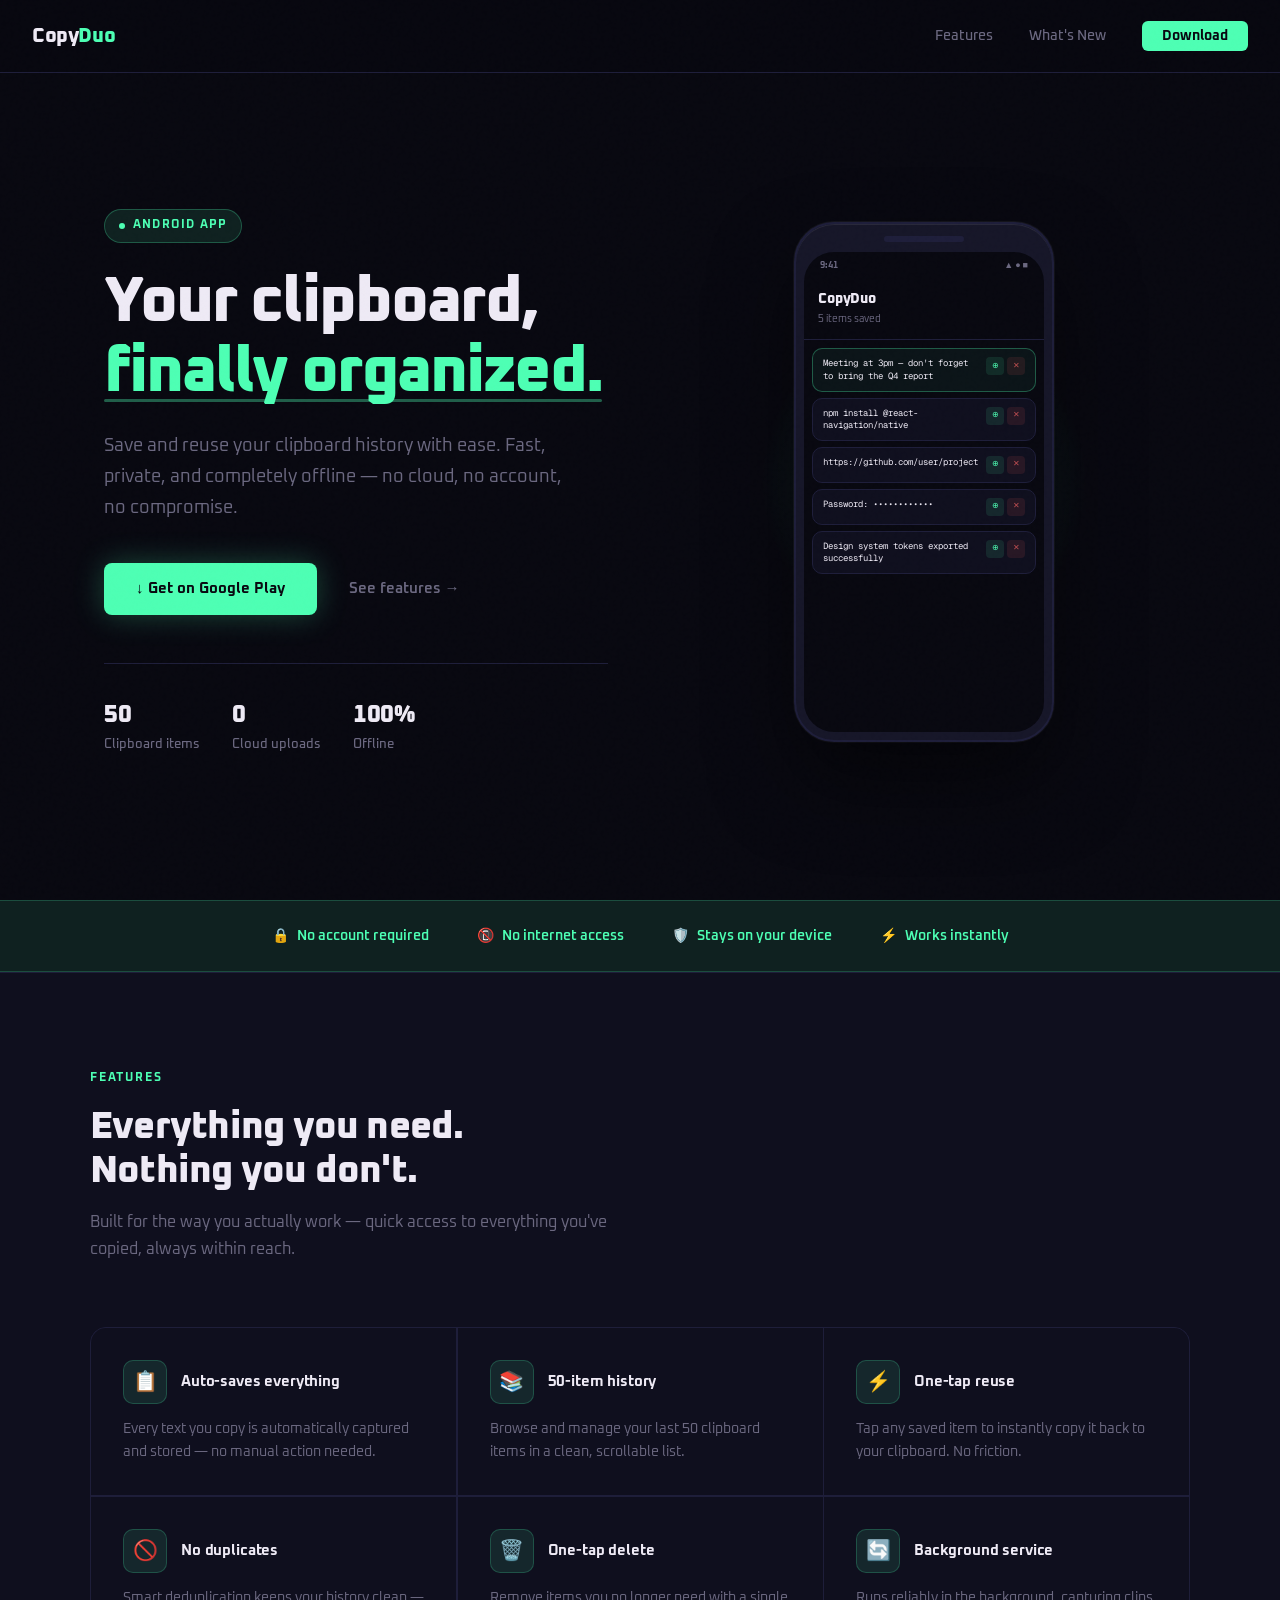
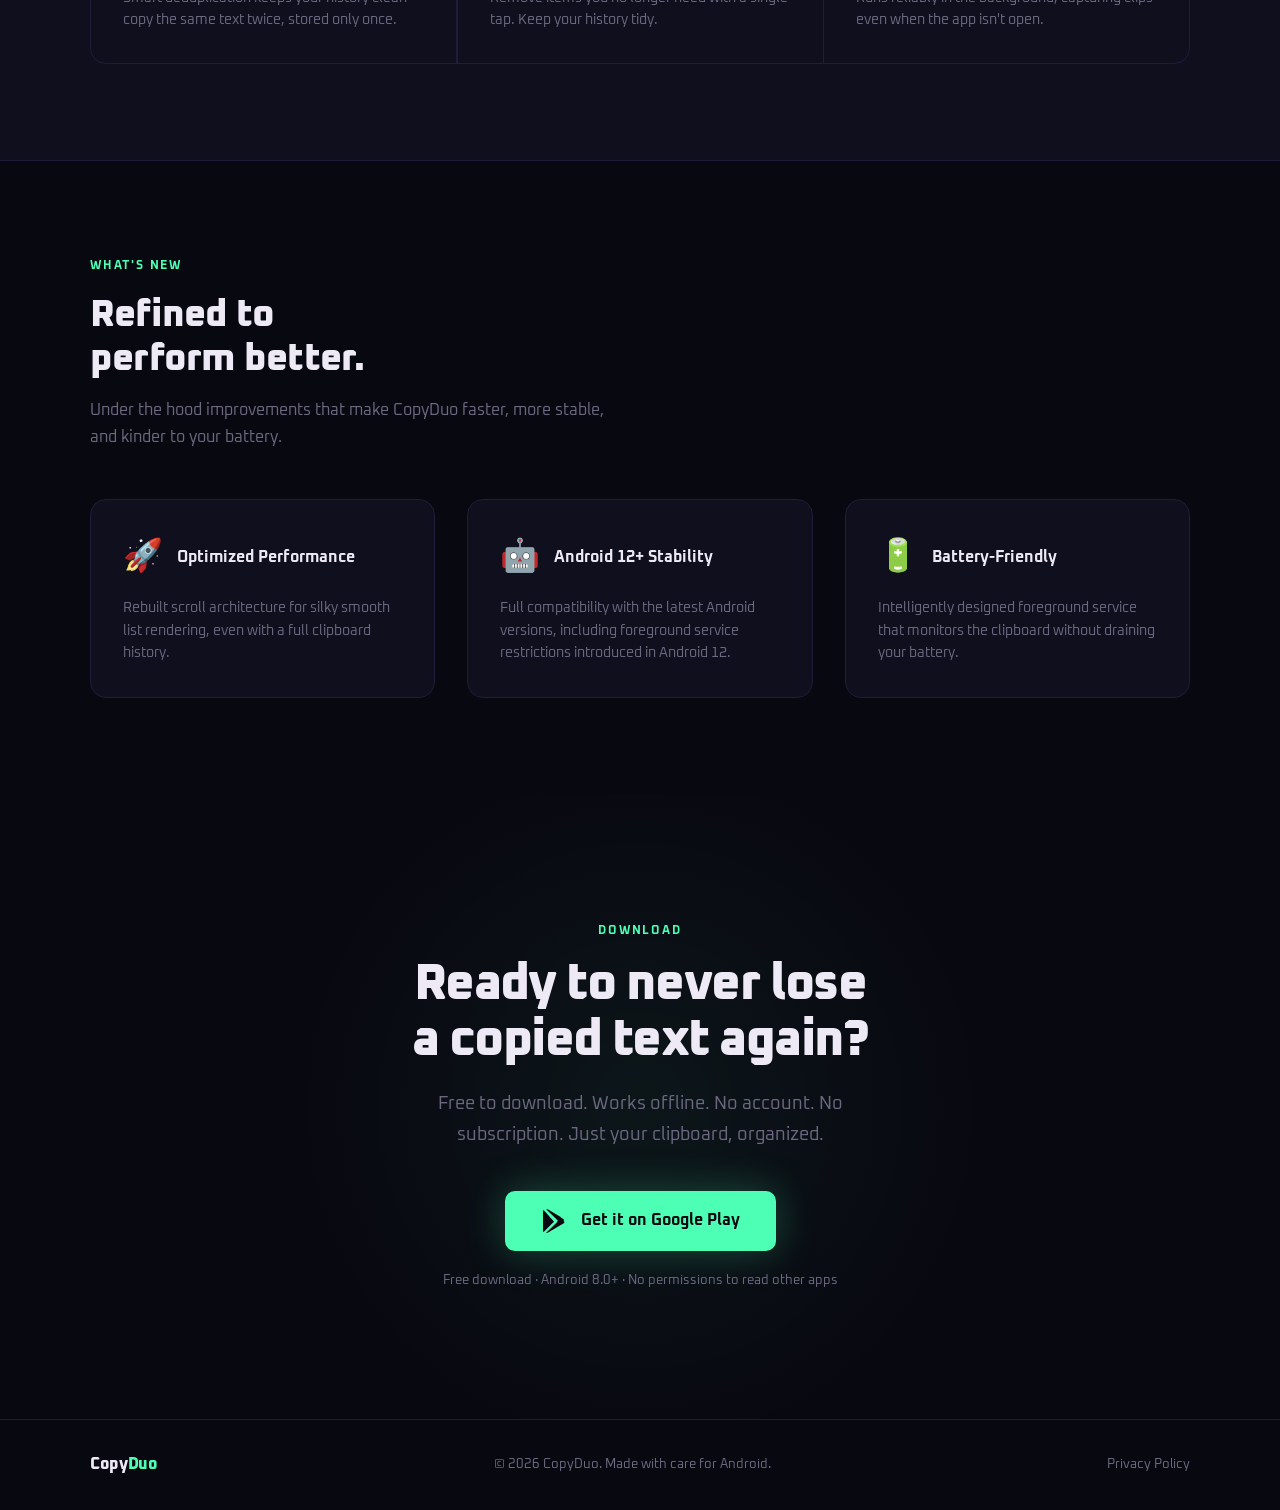
==== index.html @ f6ea5d53 "initail commit" ====
<!DOCTYPE html>
<html lang="en">
<head>
  <meta charset="UTF-8">
  <meta name="viewport" content="width=device-width, initial-scale=1.0">
  <title>CopyDuo — Clipboard History Manager</title>
  <link rel="preconnect" href="https://fonts.googleapis.com">
  <link rel="preconnect" href="https://fonts.gstatic.com" crossorigin>
  <link href="https://fonts.googleapis.com/css2?family=Oxanium:wght@400;500;600;700;800&family=Geist+Mono:wght@400;500;700&display=swap" rel="stylesheet">
  <link rel="stylesheet" href="styles.css">
</head>
<body>

  <!-- HEADER -->
  <header id="header">
    <a href="#" class="logo">Copy<span>Duo</span></a>
    <nav id="nav">
      <a href="#features">Features</a>
      <a href="#improvements">What's New</a>
      <a href="#download" class="nav-cta">Download</a>
    </nav>
    <button class="nav-toggle" id="navToggle" aria-label="Toggle menu">☰</button>
  </header>

  <!-- HERO -->
  <div class="hero">
    <div class="hero-content">
      <div class="hero-badge">
        <span class="hero-badge-dot"></span>
        Android App
      </div>
      <h1 class="hero-title">
        Your clipboard,<br>
        <span class="accent">finally organized.</span>
      </h1>
      <p class="hero-subtitle">
        Save and reuse your clipboard history with ease. Fast, private, and completely offline — no cloud, no account, no compromise.
      </p>
      <div class="hero-actions">
        <a href="https://play.google.com/store/apps/details?id=com.anoop.myprojects.copyduo" class="btn-primary">↓ Get on Google Play</a>
        <a href="#features" class="btn-secondary">See features →</a>
      </div>
      <div class="hero-stats">
        <div class="stat">
          <span class="stat-num">50</span>
          <span class="stat-label">Clipboard items</span>
        </div>
        <div class="stat">
          <span class="stat-num">0</span>
          <span class="stat-label">Cloud uploads</span>
        </div>
        <div class="stat">
          <span class="stat-num">100%</span>
          <span class="stat-label">Offline</span>
        </div>
      </div>
    </div>

    <div class="hero-mockup">
      <div class="phone-glow"></div>
      <div class="phone">
        <div class="phone-screen">
          <div class="phone-statusbar">
            <span>9:41</span>
            <span>▲ ● ■</span>
          </div>
          <div class="phone-topbar">
            <h3>CopyDuo</h3>
            <p>5 items saved</p>
          </div>
          <div class="clip-list">
            <div class="clip-item active">
              <div class="clip-text">Meeting at 3pm — don't forget to bring the Q4 report</div>
              <div class="clip-actions">
                <div class="clip-btn copy">⊕</div>
                <div class="clip-btn del">✕</div>
              </div>
            </div>
            <div class="clip-item">
              <div class="clip-text">npm install @react-navigation/native</div>
              <div class="clip-actions">
                <div class="clip-btn copy">⊕</div>
                <div class="clip-btn del">✕</div>
              </div>
            </div>
            <div class="clip-item">
              <div class="clip-text">https://github.com/user/project</div>
              <div class="clip-actions">
                <div class="clip-btn copy">⊕</div>
                <div class="clip-btn del">✕</div>
              </div>
            </div>
            <div class="clip-item">
              <div class="clip-text">Password: ••••••••••••</div>
              <div class="clip-actions">
                <div class="clip-btn copy">⊕</div>
                <div class="clip-btn del">✕</div>
              </div>
            </div>
            <div class="clip-item">
              <div class="clip-text">Design system tokens exported successfully</div>
              <div class="clip-actions">
                <div class="clip-btn copy">⊕</div>
                <div class="clip-btn del">✕</div>
              </div>
            </div>
          </div>
        </div>
      </div>
    </div>
  </div>

  <!-- PRIVACY STRIP -->
  <div class="privacy-strip">
    <div class="privacy-inner">
      <div class="privacy-item"><span>🔒</span><span>No account required</span></div>
      <div class="privacy-item"><span>📵</span><span>No internet access</span></div>
      <div class="privacy-item"><span>🛡️</span><span>Stays on your device</span></div>
      <div class="privacy-item"><span>⚡</span><span>Works instantly</span></div>
    </div>
  </div>

  <!-- FEATURES -->
  <section class="features-section" id="features">
    <div class="container">
      <div class="features-header reveal">
        <p class="section-label">Features</p>
        <h2 class="section-title">Everything you need.<br>Nothing you don't.</h2>
        <p class="section-subtitle">Built for the way you actually work — quick access to everything you've copied, always within reach.</p>
      </div>
      <div class="features-grid">
        <div class="feature-card reveal reveal-delay-1">
          <div class="feature-icon">📋</div>
          <h3 class="feature-title">Auto-saves everything</h3>
          <p class="feature-desc">Every text you copy is automatically captured and stored — no manual action needed.</p>
        </div>
        <div class="feature-card reveal reveal-delay-2">
          <div class="feature-icon">📚</div>
          <h3 class="feature-title">50-item history</h3>
          <p class="feature-desc">Browse and manage your last 50 clipboard items in a clean, scrollable list.</p>
        </div>
        <div class="feature-card reveal reveal-delay-3">
          <div class="feature-icon">⚡</div>
          <h3 class="feature-title">One-tap reuse</h3>
          <p class="feature-desc">Tap any saved item to instantly copy it back to your clipboard. No friction.</p>
        </div>
        <div class="feature-card reveal reveal-delay-4">
          <div class="feature-icon">🚫</div>
          <h3 class="feature-title">No duplicates</h3>
          <p class="feature-desc">Smart deduplication keeps your history clean — copy the same text twice, stored only once.</p>
        </div>
        <div class="feature-card reveal reveal-delay-5">
          <div class="feature-icon">🗑️</div>
          <h3 class="feature-title">One-tap delete</h3>
          <p class="feature-desc">Remove items you no longer need with a single tap. Keep your history tidy.</p>
        </div>
        <div class="feature-card reveal reveal-delay-6">
          <div class="feature-icon">🔄</div>
          <h3 class="feature-title">Background service</h3>
          <p class="feature-desc">Runs reliably in the background, capturing clips even when the app isn't open.</p>
        </div>
      </div>
    </div>
  </section>

  <!-- IMPROVEMENTS -->
  <section class="improvements-section" id="improvements">
    <div class="container">
      <div class="reveal">
        <p class="section-label">What's New</p>
        <h2 class="section-title">Refined to<br>perform better.</h2>
        <p class="section-subtitle">Under the hood improvements that make CopyDuo faster, more stable, and kinder to your battery.</p>
      </div>
      <div class="improvements-grid">
        <div class="improvement-card reveal reveal-delay-1">
          <div class="improvement-icon">🚀</div>
          <h3 class="improvement-title">Optimized Performance</h3>
          <p class="improvement-desc">Rebuilt scroll architecture for silky smooth list rendering, even with a full clipboard history.</p>
        </div>
        <div class="improvement-card reveal reveal-delay-2">
          <div class="improvement-icon">🤖</div>
          <h3 class="improvement-title">Android 12+ Stability</h3>
          <p class="improvement-desc">Full compatibility with the latest Android versions, including foreground service restrictions introduced in Android 12.</p>
        </div>
        <div class="improvement-card reveal reveal-delay-3">
          <div class="improvement-icon">🔋</div>
          <h3 class="improvement-title">Battery-Friendly</h3>
          <p class="improvement-desc">Intelligently designed foreground service that monitors the clipboard without draining your battery.</p>
        </div>
      </div>
    </div>
  </section>

  <!-- CTA / DOWNLOAD -->
  <section class="cta-section" id="download">
    <div class="cta-bg-glow"></div>
    <div class="container" style="position: relative;">
      <p class="section-label reveal">Download</p>
      <h2 class="cta-title reveal">Ready to never lose<br>a copied text again?</h2>
      <p class="cta-subtitle reveal">Free to download. Works offline. No account. No subscription. Just your clipboard, organized.</p>
      <div class="reveal">
        <a href="https://play.google.com/store/apps/details?id=com.anoop.myprojects.copyduo" class="btn-play">
          <div class="btn-play-icon">
            <svg viewBox="0 0 24 24" fill="currentColor" xmlns="http://www.w3.org/2000/svg">
              <path d="M3.18 23.76c.35.2.74.24 1.1.12l13.9-8.03-3.38-3.38-11.62 11.29zM.5 1.12C.19 1.5 0 2.06 0 2.78v18.44c0 .72.19 1.28.5 1.66l.09.08 10.33-10.33v-.24L.59 1.04l-.09.08zM20.8 10.29l-2.97-1.72-3.7 3.7 3.7 3.7 2.98-1.72c.85-.49.85-1.29 0-1.96zM4.28.12L18.17 8.15 14.8 11.53 3.18.24C3.54.12 3.93.16 4.28.36z"/>
            </svg>
          </div>
          Get it on Google Play
        </a>
      </div>
      <p class="cta-note reveal">Free download · Android 8.0+ · No permissions to read other apps</p>
    </div>
  </section>

  <!-- FOOTER -->
  <footer>
    <div class="footer-inner">
      <a href="#" class="logo">Copy<span>Duo</span></a>
      <p class="footer-copy">© <span id="year"></span> CopyDuo. Made with care for Android.</p>
      <a href="privacy.html" class="footer-link">Privacy Policy</a>
    </div>
  </footer>

  <script>
    // Scroll reveal
    const observer = new IntersectionObserver((entries) => {
      entries.forEach(entry => {
        if (entry.isIntersecting) entry.target.classList.add('visible');
      });
    }, { threshold: 0.1, rootMargin: '0px 0px -50px 0px' });

    document.querySelectorAll('.reveal').forEach(el => observer.observe(el));

    // Mobile nav toggle
    const navToggle = document.getElementById('navToggle');
    const nav = document.getElementById('nav');
    navToggle.addEventListener('click', () => nav.classList.toggle('open'));
    nav.querySelectorAll('a').forEach(a => a.addEventListener('click', () => nav.classList.remove('open')));

    // Set current year in footer
    document.getElementById('year').textContent = new Date().getFullYear();

    // Header border on scroll
    const header = document.getElementById('header');
    window.addEventListener('scroll', () => {
      header.style.borderBottomColor = window.scrollY > 20
        ? 'rgba(30, 30, 58, 0.9)'
        : 'var(--border)';
    });
  </script>

</body>
</html>
---- styles.css ----
:root {
  --bg: #080810;
  --surface: #0F0F1E;
  --surface-2: #161628;
  --border: #1E1E3A;
  --accent: #4DFFB4;
  --accent-dim: rgba(77, 255, 180, 0.1);
  --accent-glow: rgba(77, 255, 180, 0.25);
  --text: #EEEAF5;
  --muted: #6B6880;
  --muted-2: #3A3850;
}

*, *::before, *::after {
  box-sizing: border-box;
  margin: 0;
  padding: 0;
}

html { scroll-behavior: smooth; }

body {
  background: var(--bg);
  color: var(--text);
  font-family: 'Oxanium', sans-serif;
  overflow-x: hidden;
  line-height: 1.6;
}

body::before {
  content: '';
  position: fixed;
  inset: 0;
  background-image: url("data:image/svg+xml,%3Csvg viewBox='0 0 256 256' xmlns='http://www.w3.org/2000/svg'%3E%3Cfilter id='noise'%3E%3CfeTurbulence type='fractalNoise' baseFrequency='0.9' numOctaves='4' stitchTiles='stitch'/%3E%3C/filter%3E%3Crect width='100%25' height='100%25' filter='url(%23noise)' opacity='0.04'/%3E%3C/svg%3E");
  pointer-events: none;
  z-index: 1000;
  opacity: 0.4;
}

/* ---- HEADER ---- */
header {
  position: fixed;
  top: 0; left: 0; right: 0;
  z-index: 100;
  padding: 1.25rem 2rem;
  display: flex;
  align-items: center;
  justify-content: space-between;
  backdrop-filter: blur(20px);
  background: rgba(8, 8, 16, 0.8);
  border-bottom: 1px solid var(--border);
  transition: border-color 0.3s;
}

.logo {
  font-size: 1.25rem;
  font-weight: 800;
  letter-spacing: -0.02em;
  color: var(--text);
  text-decoration: none;
}
.logo span { color: var(--accent); }

nav a {
  color: var(--muted);
  text-decoration: none;
  font-size: 0.875rem;
  font-weight: 500;
  transition: color 0.2s;
  margin-left: 2rem;
}
nav a:hover { color: var(--text); }

.nav-cta {
  background: var(--accent) !important;
  color: var(--bg) !important;
  padding: 0.5rem 1.25rem;
  border-radius: 6px;
  font-weight: 700 !important;
}
.nav-cta:hover { opacity: 0.85; }

/* ---- HERO ---- */
.hero {
  min-height: 100vh;
  display: grid;
  grid-template-columns: 1fr 1fr;
  align-items: center;
  gap: 4rem;
  padding: 8rem 4rem 4rem;
  max-width: 1200px;
  margin: 0 auto;
}

.hero-badge {
  display: inline-flex;
  align-items: center;
  gap: 0.5rem;
  background: var(--accent-dim);
  border: 1px solid rgba(77, 255, 180, 0.25);
  color: var(--accent);
  font-size: 0.75rem;
  font-weight: 700;
  letter-spacing: 0.1em;
  text-transform: uppercase;
  padding: 0.4rem 0.875rem;
  border-radius: 100px;
  margin-bottom: 1.5rem;
  animation: fadeUp 0.8s ease 0.1s both;
}

.hero-badge-dot {
  width: 6px;
  height: 6px;
  background: var(--accent);
  border-radius: 50%;
  animation: pulse 2s ease infinite;
}

.hero-title {
  font-size: clamp(2.5rem, 5vw, 4rem);
  font-weight: 800;
  line-height: 1.1;
  letter-spacing: -0.03em;
  margin-bottom: 1.5rem;
  animation: fadeUp 0.8s ease 0.2s both;
}

.hero-title .accent {
  color: var(--accent);
  position: relative;
}

.hero-title .accent::after {
  content: '';
  position: absolute;
  bottom: 2px; left: 0; right: 0;
  height: 3px;
  background: var(--accent);
  border-radius: 2px;
  opacity: 0.35;
}

.hero-subtitle {
  font-size: 1.125rem;
  color: var(--muted);
  max-width: 460px;
  margin-bottom: 2.5rem;
  line-height: 1.7;
  animation: fadeUp 0.8s ease 0.3s both;
}

.hero-actions {
  display: flex;
  align-items: center;
  gap: 1rem;
  animation: fadeUp 0.8s ease 0.4s both;
}

.btn-primary {
  display: inline-flex;
  align-items: center;
  gap: 0.5rem;
  background: var(--accent);
  color: var(--bg);
  font-family: 'Oxanium', sans-serif;
  font-size: 0.9375rem;
  font-weight: 700;
  padding: 0.875rem 2rem;
  border-radius: 8px;
  text-decoration: none;
  border: none;
  cursor: pointer;
  transition: transform 0.2s, box-shadow 0.2s;
  box-shadow: 0 0 30px var(--accent-glow);
}
.btn-primary:hover {
  transform: translateY(-2px);
  box-shadow: 0 4px 40px var(--accent-glow);
}

.btn-secondary {
  display: inline-flex;
  align-items: center;
  gap: 0.5rem;
  color: var(--muted);
  font-size: 0.9375rem;
  font-weight: 600;
  text-decoration: none;
  padding: 0.875rem 1rem;
  transition: color 0.2s;
}
.btn-secondary:hover { color: var(--text); }

.hero-stats {
  display: flex;
  gap: 2rem;
  margin-top: 3rem;
  padding-top: 2rem;
  border-top: 1px solid var(--border);
  animation: fadeUp 0.8s ease 0.5s both;
}

.stat { display: flex; flex-direction: column; }
.stat-num {
  font-size: 1.5rem;
  font-weight: 800;
  color: var(--text);
  letter-spacing: -0.02em;
}
.stat-label {
  font-size: 0.8125rem;
  color: var(--muted);
  font-weight: 500;
}

/* ---- PHONE MOCKUP ---- */
.hero-mockup {
  display: flex;
  justify-content: center;
  align-items: center;
  animation: fadeUp 0.8s ease 0.3s both;
  position: relative;
}

.phone-glow {
  position: absolute;
  width: 340px; height: 340px;
  border-radius: 50%;
  background: radial-gradient(circle, rgba(77, 255, 180, 0.14) 0%, transparent 70%);
  top: 50%; left: 50%;
  transform: translate(-50%, -50%);
  pointer-events: none;
}

.phone {
  width: 260px;
  height: 520px;
  background: var(--surface-2);
  border-radius: 40px;
  border: 2px solid var(--border);
  position: relative;
  overflow: hidden;
  box-shadow:
    0 40px 80px rgba(0,0,0,0.5),
    0 0 0 1px rgba(255,255,255,0.05),
    inset 0 1px 0 rgba(255,255,255,0.08);
}

.phone::before {
  content: '';
  position: absolute;
  top: 12px; left: 50%;
  transform: translateX(-50%);
  width: 80px; height: 6px;
  background: var(--border);
  border-radius: 10px;
  z-index: 10;
}

.phone-screen {
  position: absolute;
  inset: 28px 8px 8px;
  background: var(--bg);
  border-radius: 30px;
  overflow: hidden;
  display: flex;
  flex-direction: column;
}

.phone-statusbar {
  height: 28px;
  display: flex;
  align-items: center;
  justify-content: space-between;
  padding: 0 16px;
  font-size: 0.5625rem;
  font-weight: 700;
  color: var(--muted);
}

.phone-topbar {
  padding: 8px 14px 12px;
  border-bottom: 1px solid var(--border);
}
.phone-topbar h3 {
  font-size: 0.875rem;
  font-weight: 800;
  letter-spacing: -0.01em;
}
.phone-topbar p {
  font-size: 0.625rem;
  color: var(--muted);
  margin-top: 1px;
}

.clip-list {
  flex: 1;
  overflow: hidden;
  padding: 8px;
  display: flex;
  flex-direction: column;
  gap: 6px;
}

.clip-item {
  background: var(--surface);
  border: 1px solid var(--border);
  border-radius: 10px;
  padding: 8px 10px;
  display: flex;
  align-items: flex-start;
  justify-content: space-between;
  gap: 6px;
  opacity: 0;
  transform: translateX(20px);
  animation: slideIn 0.4s ease forwards;
}

.clip-item:nth-child(1) { animation-delay: 1.0s; }
.clip-item:nth-child(2) { animation-delay: 1.3s; }
.clip-item:nth-child(3) { animation-delay: 1.6s; }
.clip-item:nth-child(4) { animation-delay: 1.9s; }
.clip-item:nth-child(5) { animation-delay: 2.2s; }

.clip-item.active {
  border-color: rgba(77, 255, 180, 0.3);
  background: rgba(77, 255, 180, 0.05);
}

.clip-text {
  font-family: 'Geist Mono', monospace;
  font-size: 0.5625rem;
  color: var(--text);
  line-height: 1.4;
  overflow: hidden;
  display: -webkit-box;
  -webkit-line-clamp: 2;
  -webkit-box-orient: vertical;
  flex: 1;
}

.clip-actions {
  display: flex;
  gap: 3px;
  flex-shrink: 0;
}

.clip-btn {
  width: 18px; height: 18px;
  border-radius: 4px;
  display: flex;
  align-items: center;
  justify-content: center;
  font-size: 0.5rem;
}
.clip-btn.copy { background: var(--accent-dim); color: var(--accent); }
.clip-btn.del { background: rgba(255, 100, 100, 0.1); color: rgba(255, 100, 100, 0.7); }

/* ---- SHARED SECTION STYLES ---- */
section { padding: 6rem 2rem; }

.container {
  max-width: 1100px;
  margin: 0 auto;
}

.section-label {
  font-size: 0.75rem;
  font-weight: 700;
  letter-spacing: 0.15em;
  text-transform: uppercase;
  color: var(--accent);
  margin-bottom: 1rem;
}

.section-title {
  font-size: clamp(1.75rem, 3vw, 2.5rem);
  font-weight: 800;
  letter-spacing: -0.02em;
  line-height: 1.15;
  margin-bottom: 1rem;
}

.section-subtitle {
  color: var(--muted);
  font-size: 1rem;
  max-width: 520px;
  line-height: 1.7;
}

/* ---- FEATURES ---- */
.features-section {
  background: var(--surface);
  border-top: 1px solid var(--border);
  border-bottom: 1px solid var(--border);
}

.features-header { margin-bottom: 4rem; }

.features-grid {
  display: grid;
  grid-template-columns: repeat(3, 1fr);
  gap: 1.5px;
  background: var(--border);
  border: 1.5px solid var(--border);
  border-radius: 16px;
  overflow: hidden;
}

.feature-card {
  background: var(--surface);
  padding: 2rem;
  transition: background 0.3s;
  position: relative;
  overflow: hidden;
  display: grid;
  grid-template-columns: 44px 1fr;
  grid-template-rows: auto auto;
  column-gap: 0.875rem;
  align-items: center;
}

.feature-card::before {
  content: '';
  position: absolute;
  top: 0; left: 0; right: 0;
  height: 1px;
  background: linear-gradient(90deg, transparent, var(--accent), transparent);
  opacity: 0;
  transition: opacity 0.3s;
}

.feature-card:hover { background: var(--surface-2); }
.feature-card:hover::before { opacity: 1; }

.feature-icon {
  width: 44px; height: 44px;
  background: var(--accent-dim);
  border: 1px solid rgba(77, 255, 180, 0.2);
  border-radius: 10px;
  display: flex;
  align-items: center;
  justify-content: center;
  font-size: 1.25rem;
  grid-column: 1;
  grid-row: 1;
}

.feature-title {
  font-size: 0.9375rem;
  font-weight: 700;
  letter-spacing: -0.01em;
  grid-column: 2;
  grid-row: 1;
}

.feature-desc {
  font-size: 0.875rem;
  color: var(--muted);
  line-height: 1.6;
  grid-column: 1 / -1;
  grid-row: 2;
  margin-top: 0.875rem;
}

/* ---- IMPROVEMENTS ---- */
.improvements-section { background: var(--bg); }

.improvements-grid {
  display: grid;
  grid-template-columns: repeat(3, 1fr);
  gap: 2rem;
  margin-top: 3rem;
}

.improvement-card {
  background: var(--surface);
  border: 1px solid var(--border);
  border-radius: 16px;
  padding: 2rem;
  position: relative;
  overflow: hidden;
  transition: border-color 0.3s, transform 0.3s;
  display: grid;
  grid-template-columns: auto 1fr;
  grid-template-rows: auto auto;
  column-gap: 0.875rem;
  align-items: center;
}

.improvement-card:hover {
  border-color: rgba(77, 255, 180, 0.3);
  transform: translateY(-4px);
}

.improvement-card::after {
  content: '';
  position: absolute;
  bottom: 0; left: 0; right: 0;
  height: 2px;
  background: linear-gradient(90deg, transparent, var(--accent), transparent);
  opacity: 0;
  transition: opacity 0.3s;
}

.improvement-card:hover::after { opacity: 1; }

.improvement-icon {
  font-size: 2rem;
  grid-column: 1;
  grid-row: 1;
}
.improvement-title {
  font-size: 1rem;
  font-weight: 700;
  grid-column: 2;
  grid-row: 1;
}
.improvement-desc {
  font-size: 0.875rem;
  color: var(--muted);
  line-height: 1.6;
  grid-column: 1 / -1;
  grid-row: 2;
  margin-top: 0.875rem;
}

/* ---- PRIVACY STRIP ---- */
.privacy-strip {
  background: var(--accent-dim);
  border-top: 1px solid rgba(77, 255, 180, 0.2);
  border-bottom: 1px solid rgba(77, 255, 180, 0.2);
  padding: 1.5rem 2rem;
}

.privacy-inner {
  max-width: 1100px;
  margin: 0 auto;
  display: flex;
  align-items: center;
  justify-content: center;
  gap: 3rem;
  flex-wrap: wrap;
}

.privacy-item {
  display: flex;
  align-items: center;
  gap: 0.5rem;
  font-size: 0.875rem;
  font-weight: 600;
  color: var(--accent);
}

/* ---- CTA SECTION ---- */
.cta-section {
  background: var(--bg);
  text-align: center;
  padding: 8rem 2rem;
  position: relative;
  overflow: hidden;
}

.cta-bg-glow {
  position: absolute;
  width: 700px; height: 700px;
  border-radius: 50%;
  background: radial-gradient(circle, rgba(77, 255, 180, 0.06) 0%, transparent 70%);
  top: 50%; left: 50%;
  transform: translate(-50%, -50%);
  pointer-events: none;
}

.cta-title {
  font-size: clamp(2rem, 4vw, 3.5rem);
  font-weight: 800;
  letter-spacing: -0.03em;
  line-height: 1.1;
  margin-bottom: 1.25rem;
  position: relative;
}

.cta-subtitle {
  font-size: 1.125rem;
  color: var(--muted);
  max-width: 480px;
  margin: 0 auto 2.5rem;
  line-height: 1.7;
}

.btn-play {
  display: inline-flex;
  align-items: center;
  gap: 0.75rem;
  background: var(--accent);
  color: var(--bg);
  font-family: 'Oxanium', sans-serif;
  font-size: 1rem;
  font-weight: 700;
  padding: 1rem 2.25rem;
  border-radius: 10px;
  text-decoration: none;
  border: none;
  cursor: pointer;
  transition: transform 0.2s, box-shadow 0.2s;
  box-shadow: 0 0 40px var(--accent-glow);
}
.btn-play:hover {
  transform: translateY(-3px);
  box-shadow: 0 8px 50px rgba(77, 255, 180, 0.35);
}

.btn-play-icon {
  width: 28px; height: 28px;
  display: flex;
  align-items: center;
  justify-content: center;
}
.btn-play-icon svg { width: 24px; height: 24px; }

.cta-note {
  margin-top: 1.25rem;
  font-size: 0.8125rem;
  color: var(--muted);
}

/* ---- FOOTER ---- */
footer {
  border-top: 1px solid var(--border);
  padding: 2rem;
}

.footer-inner {
  max-width: 1100px;
  margin: 0 auto;
  display: flex;
  align-items: center;
  justify-content: space-between;
  flex-wrap: wrap;
  gap: 1rem;
}

footer .logo { font-size: 1rem; }

.footer-copy {
  font-size: 0.8125rem;
  color: var(--muted);
}

.footer-link {
  font-size: 0.8125rem;
  color: var(--muted);
  text-decoration: none;
  transition: color 0.2s;
}
.footer-link:hover { color: var(--accent); }

/* ---- HAMBURGER ---- */
.nav-toggle {
  display: none;
  background: none;
  border: 1px solid var(--border);
  color: var(--text);
  padding: 0.35rem 0.6rem;
  border-radius: 6px;
  cursor: pointer;
  font-size: 1.1rem;
  line-height: 1;
}

/* ---- ANIMATIONS ---- */
@keyframes fadeUp {
  from { opacity: 0; transform: translateY(20px); }
  to   { opacity: 1; transform: translateY(0); }
}

@keyframes slideIn {
  to { opacity: 1; transform: translateX(0); }
}

@keyframes pulse {
  0%, 100% { opacity: 1; transform: scale(1); }
  50% { opacity: 0.6; transform: scale(0.8); }
}

.reveal {
  opacity: 0;
  transform: translateY(24px);
  transition: opacity 0.7s ease, transform 0.7s ease;
}
.reveal.visible { opacity: 1; transform: translateY(0); }

.reveal-delay-1 { transition-delay: 0.1s; }
.reveal-delay-2 { transition-delay: 0.2s; }
.reveal-delay-3 { transition-delay: 0.3s; }
.reveal-delay-4 { transition-delay: 0.4s; }
.reveal-delay-5 { transition-delay: 0.5s; }
.reveal-delay-6 { transition-delay: 0.6s; }

/* ---- RESPONSIVE ---- */
@media (max-width: 900px) {
  .hero {
    grid-template-columns: 1fr;
    padding: 7rem 2rem 4rem;
    gap: 3rem;
    text-align: center;
  }

  .hero-subtitle { margin: 0 auto 2.5rem; }
  .hero-actions { justify-content: center; }
  .hero-stats { justify-content: center; }

  .hero-mockup { order: -1; }

  .phone { width: 220px; height: 440px; }

  .features-grid { grid-template-columns: repeat(2, 1fr); }

  .improvements-grid { grid-template-columns: 1fr; }
}

@media (max-width: 640px) {
  .features-grid { grid-template-columns: 1fr; }
  .hero-stats { gap: 1.5rem; }
  .privacy-inner { gap: 1.25rem; }

  .footer-inner { justify-content: center; text-align: center; }

  .hero-actions { flex-wrap: nowrap; }
  .btn-primary { font-size: 0.8125rem; padding: 0.75rem 1.1rem; }
  .btn-secondary { font-size: 0.8125rem; padding: 0.75rem 0.5rem; }

  .nav-toggle { display: block; }

  nav {
    display: none;
    position: absolute;
    top: 100%;
    left: 0; right: 0;
    background: rgba(8, 8, 16, 0.98);
    backdrop-filter: blur(20px);
    border-bottom: 1px solid var(--border);
    padding: 0.5rem 2rem 1rem;
    flex-direction: column;
  }
  nav.open { display: flex; }
  nav a {
    margin-left: 0;
    padding: 0.75rem 0;
    border-bottom: 1px solid var(--border);
    font-size: 1rem;
  }
  nav a:last-child { border-bottom: none; }

  .btn-play {
    font-size: 0.875rem;
    padding: 0.875rem 1.5rem;
  }
  .btn-play-icon { width: 22px; height: 22px; }
  .btn-play-icon svg { width: 18px; height: 18px; }
}
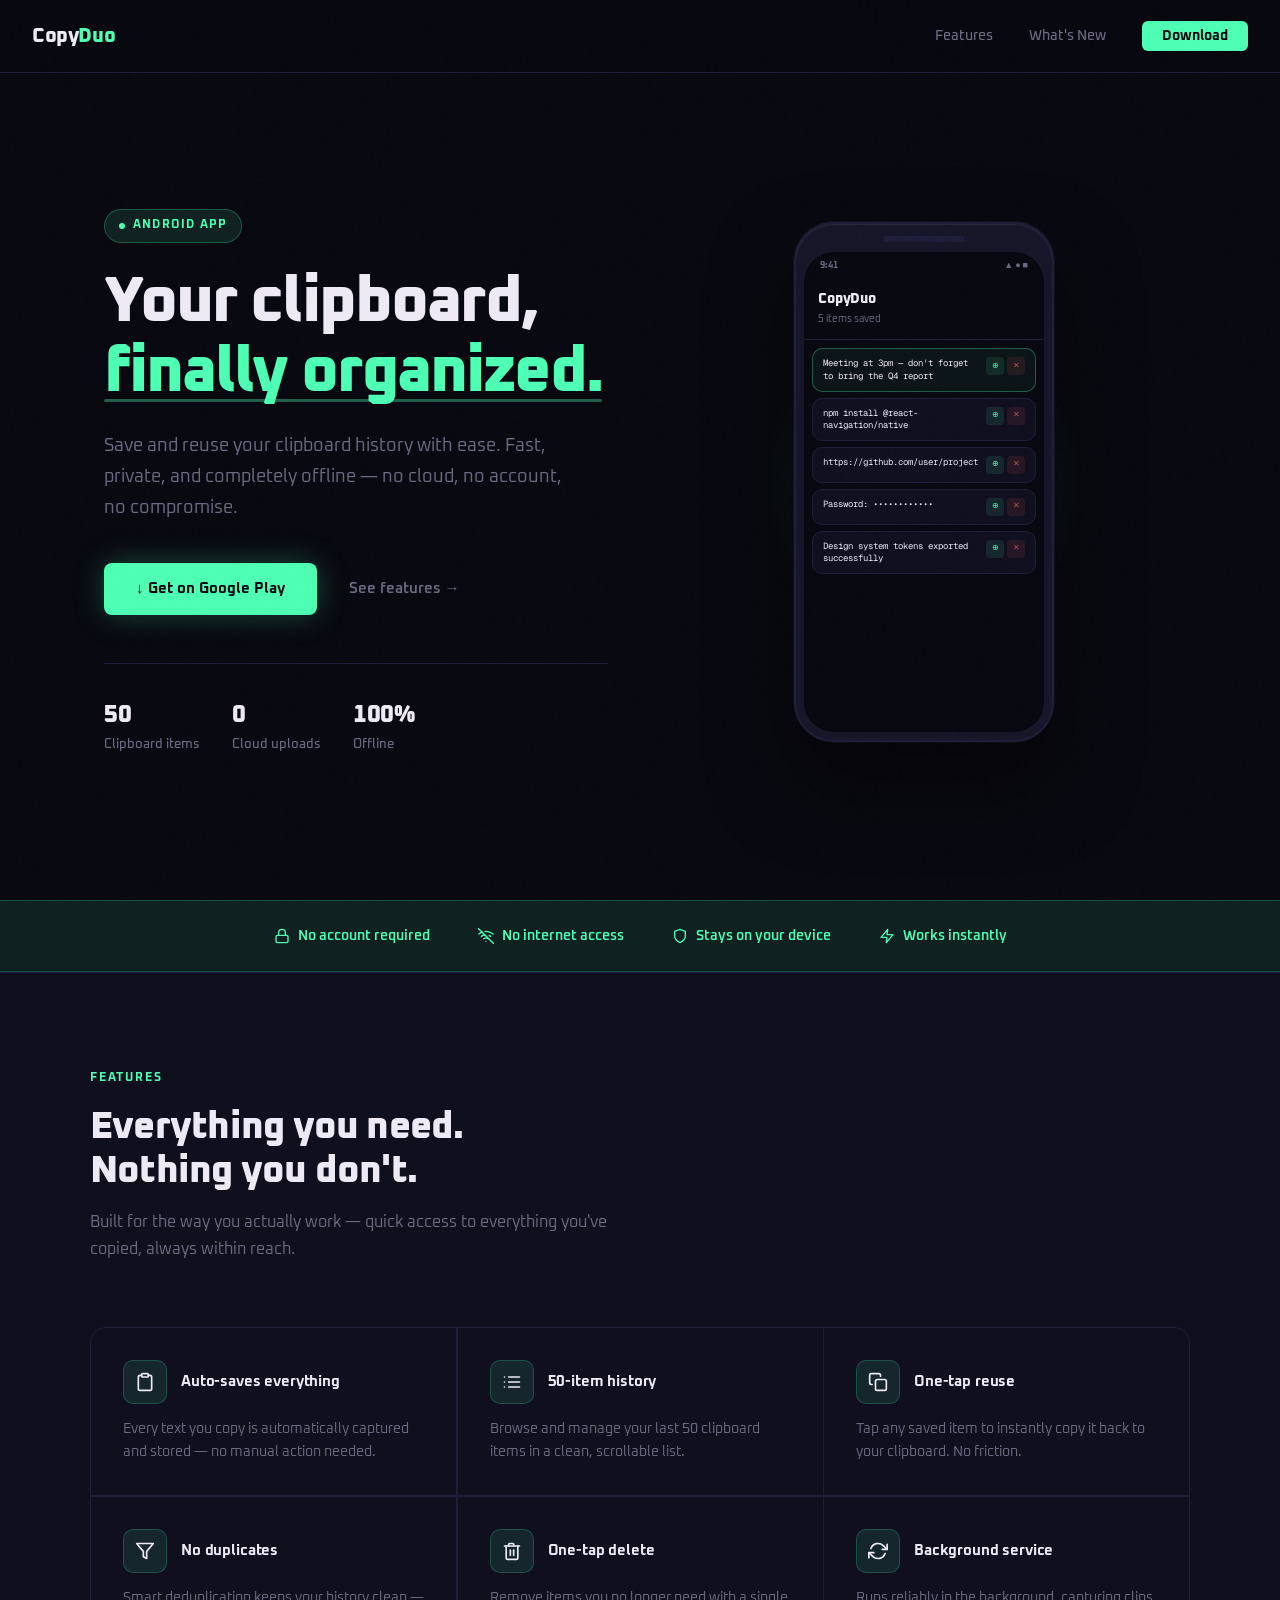
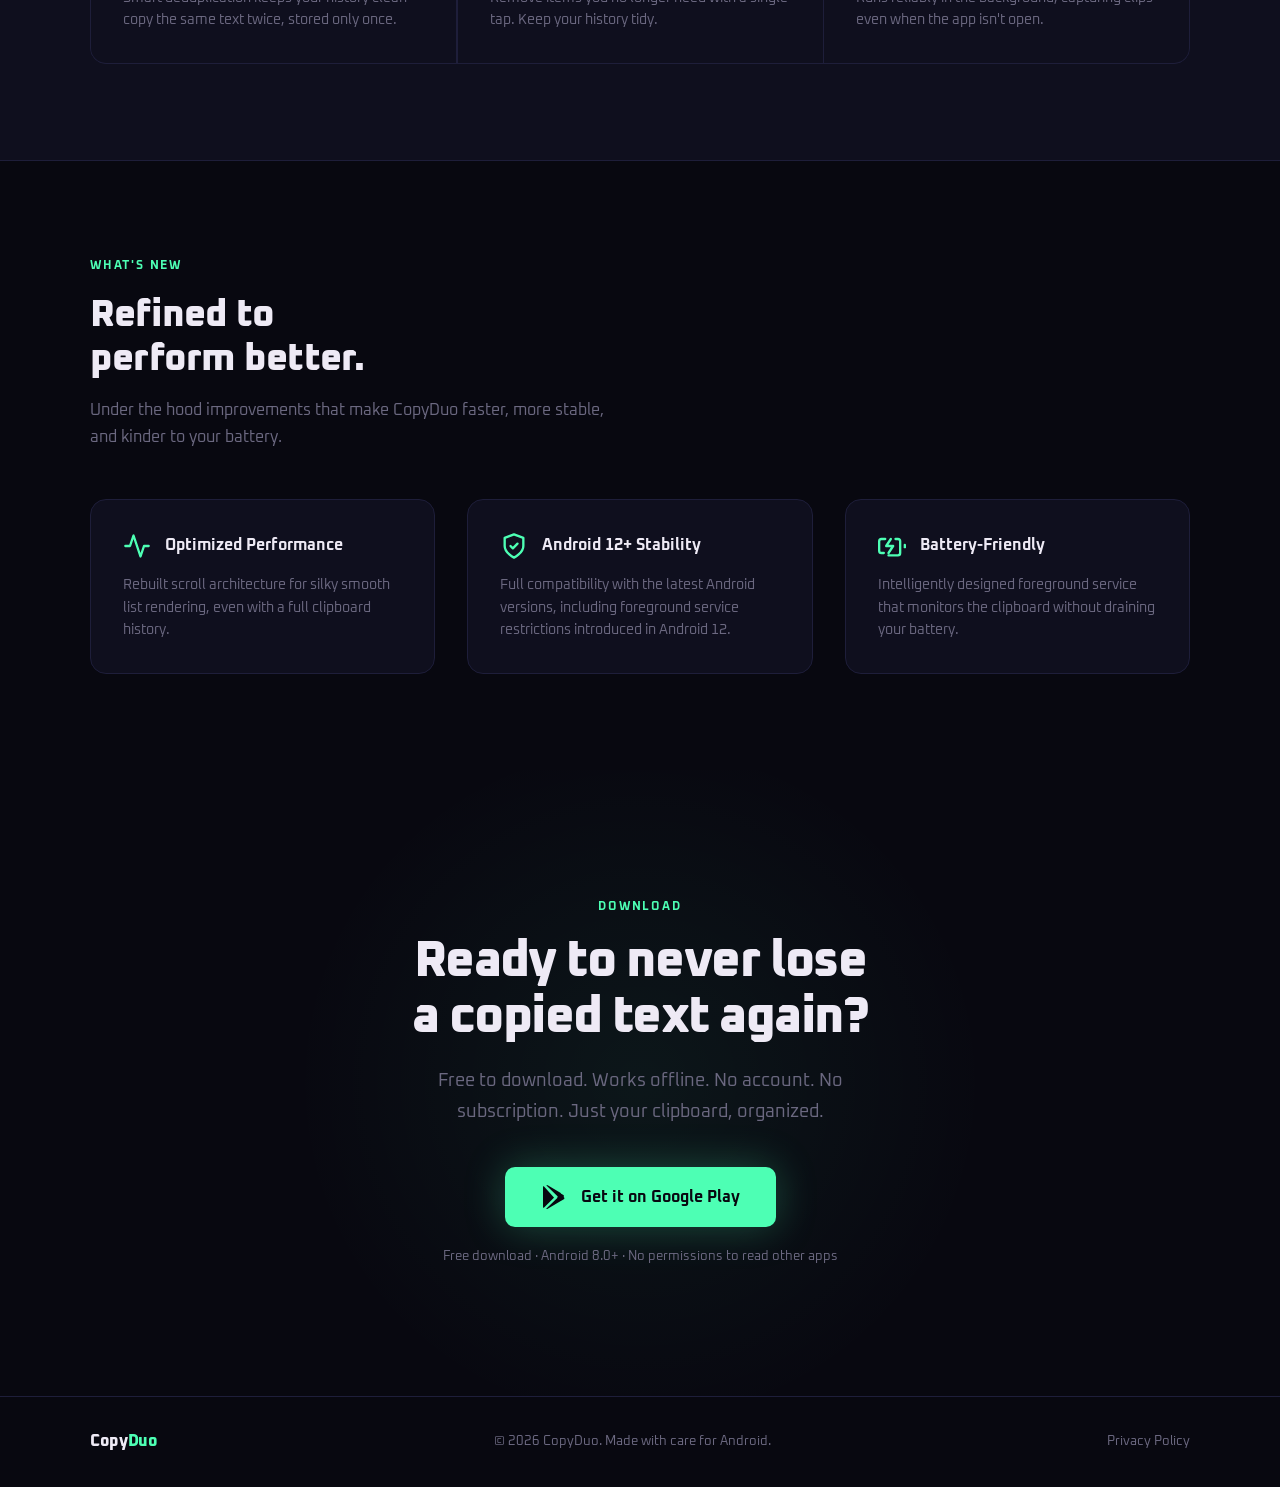
==== commit 700b0d22: "some fixes" ====
--- a/index.html
+++ b/index.html
@@ -3,7 +3,60 @@
 <head>
   <meta charset="UTF-8">
   <meta name="viewport" content="width=device-width, initial-scale=1.0">
-  <title>CopyDuo — Clipboard History Manager</title>
+  <title>CopyDuo — Clipboard History Manager for Android</title>
+  <meta name="description" content="CopyDuo saves your clipboard history automatically. Browse and reuse your last 50 copied texts with one tap. Free, offline, no account required. Download on Google Play.">
+  <meta name="robots" content="index, follow">
+  <meta name="theme-color" content="#0d0d1a">
+  <link rel="canonical" href="https://anooppandikashala.github.io/copyduo.app/">
+  <link rel="sitemap" type="application/xml" href="/copyduo.app/sitemap.xml">
+
+  <!-- Open Graph -->
+  <meta property="og:type" content="website">
+  <meta property="og:url" content="https://anooppandikashala.github.io/copyduo.app/">
+  <meta property="og:title" content="CopyDuo — Clipboard History Manager for Android">
+  <meta property="og:description" content="Save and reuse your clipboard history with ease. Fast, private, and completely offline — no cloud, no account, no compromise.">
+  <meta property="og:site_name" content="CopyDuo">
+
+  <!-- Twitter Card -->
+  <meta name="twitter:card" content="summary_large_image">
+  <meta name="twitter:title" content="CopyDuo — Clipboard History Manager for Android">
+  <meta name="twitter:description" content="Save and reuse your clipboard history with ease. Fast, private, and completely offline — no cloud, no account, no compromise.">
+
+  <!-- Structured Data -->
+  <script type="application/ld+json">
+  {
+    "@context": "https://schema.org",
+    "@type": "SoftwareApplication",
+    "name": "CopyDuo",
+    "description": "CopyDuo saves your clipboard history automatically. Browse and reuse your last 50 copied texts with one tap. Free, offline, no account required.",
+    "applicationCategory": "UtilitiesApplication",
+    "operatingSystem": "Android 8.0+",
+    "url": "https://anooppandikashala.github.io/copyduo.app/",
+    "offers": {
+      "@type": "Offer",
+      "price": "0",
+      "priceCurrency": "USD"
+    },
+    "installUrl": "https://play.google.com/store/apps/details?id=com.anoop.myprojects.copyduo",
+    "featureList": [
+      "Auto-saves clipboard history",
+      "50-item clipboard history",
+      "One-tap reuse",
+      "No duplicates",
+      "Works offline",
+      "No account required"
+    ]
+  }
+  </script>
+
+  <!-- Favicon -->
+  <link rel="icon" type="image/png" href="favicon-96x96.png" sizes="96x96" />
+  <link rel="icon" type="image/svg+xml" href="favicon.svg" />
+  <link rel="shortcut icon" href="favicon.ico" />
+  <link rel="apple-touch-icon" sizes="180x180" href="apple-touch-icon.png" />
+  <meta name="apple-mobile-web-app-title" content="CopyDuo" />
+  <link rel="manifest" href="site.webmanifest" />
+
   <link rel="preconnect" href="https://fonts.googleapis.com">
   <link rel="preconnect" href="https://fonts.gstatic.com" crossorigin>
   <link href="https://fonts.googleapis.com/css2?family=Oxanium:wght@400;500;600;700;800&family=Geist+Mono:wght@400;500;700&display=swap" rel="stylesheet">
@@ -23,7 +76,7 @@
   </header>
 
   <!-- HERO -->
-  <div class="hero">
+  <section class="hero" aria-label="Hero">
     <div class="hero-content">
       <div class="hero-badge">
         <span class="hero-badge-dot"></span>
@@ -108,15 +161,27 @@
         </div>
       </div>
     </div>
-  </div>
+  </section>
 
   <!-- PRIVACY STRIP -->
   <div class="privacy-strip">
     <div class="privacy-inner">
-      <div class="privacy-item"><span>🔒</span><span>No account required</span></div>
-      <div class="privacy-item"><span>📵</span><span>No internet access</span></div>
-      <div class="privacy-item"><span>🛡️</span><span>Stays on your device</span></div>
-      <div class="privacy-item"><span>⚡</span><span>Works instantly</span></div>
+      <div class="privacy-item">
+        <svg xmlns="http://www.w3.org/2000/svg" viewBox="0 0 24 24" fill="none" stroke="currentColor" stroke-width="2" stroke-linecap="round" stroke-linejoin="round" width="16" height="16" aria-hidden="true"><rect x="3" y="11" width="18" height="11" rx="2" ry="2"/><path d="M7 11V7a5 5 0 0 1 10 0v4"/></svg>
+        <span>No account required</span>
+      </div>
+      <div class="privacy-item">
+        <svg xmlns="http://www.w3.org/2000/svg" viewBox="0 0 24 24" fill="none" stroke="currentColor" stroke-width="2" stroke-linecap="round" stroke-linejoin="round" width="16" height="16" aria-hidden="true"><line x1="1" y1="1" x2="23" y2="23"/><path d="M16.72 11.06A10.94 10.94 0 0 1 19 12.55"/><path d="M5 12.55a10.94 10.94 0 0 1 5.17-2.39"/><path d="M10.71 5.05A16 16 0 0 1 22.56 9"/><path d="M1.42 9a15.91 15.91 0 0 1 4.7-2.88"/><path d="M8.53 16.11a6 6 0 0 1 6.95 0"/><line x1="12" y1="20" x2="12.01" y2="20"/></svg>
+        <span>No internet access</span>
+      </div>
+      <div class="privacy-item">
+        <svg xmlns="http://www.w3.org/2000/svg" viewBox="0 0 24 24" fill="none" stroke="currentColor" stroke-width="2" stroke-linecap="round" stroke-linejoin="round" width="16" height="16" aria-hidden="true"><path d="M12 22s8-4 8-10V5l-8-3-8 3v7c0 6 8 10 8 10z"/></svg>
+        <span>Stays on your device</span>
+      </div>
+      <div class="privacy-item">
+        <svg xmlns="http://www.w3.org/2000/svg" viewBox="0 0 24 24" fill="none" stroke="currentColor" stroke-width="2" stroke-linecap="round" stroke-linejoin="round" width="16" height="16" aria-hidden="true"><polygon points="13 2 3 14 12 14 11 22 21 10 12 10 13 2"/></svg>
+        <span>Works instantly</span>
+      </div>
     </div>
   </div>
 
@@ -130,32 +195,44 @@
       </div>
       <div class="features-grid">
         <div class="feature-card reveal reveal-delay-1">
-          <div class="feature-icon">📋</div>
+          <div class="feature-icon">
+            <svg xmlns="http://www.w3.org/2000/svg" viewBox="0 0 24 24" fill="none" stroke="currentColor" stroke-width="2" stroke-linecap="round" stroke-linejoin="round" width="20" height="20" aria-hidden="true"><path d="M16 4h2a2 2 0 0 1 2 2v14a2 2 0 0 1-2 2H6a2 2 0 0 1-2-2V6a2 2 0 0 1 2-2h2"/><rect x="8" y="2" width="8" height="4" rx="1" ry="1"/></svg>
+          </div>
           <h3 class="feature-title">Auto-saves everything</h3>
           <p class="feature-desc">Every text you copy is automatically captured and stored — no manual action needed.</p>
         </div>
         <div class="feature-card reveal reveal-delay-2">
-          <div class="feature-icon">📚</div>
+          <div class="feature-icon">
+            <svg xmlns="http://www.w3.org/2000/svg" viewBox="0 0 24 24" fill="none" stroke="currentColor" stroke-width="2" stroke-linecap="round" stroke-linejoin="round" width="20" height="20" aria-hidden="true"><line x1="8" y1="6" x2="21" y2="6"/><line x1="8" y1="12" x2="21" y2="12"/><line x1="8" y1="18" x2="21" y2="18"/><line x1="3" y1="6" x2="3.01" y2="6"/><line x1="3" y1="12" x2="3.01" y2="12"/><line x1="3" y1="18" x2="3.01" y2="18"/></svg>
+          </div>
           <h3 class="feature-title">50-item history</h3>
           <p class="feature-desc">Browse and manage your last 50 clipboard items in a clean, scrollable list.</p>
         </div>
         <div class="feature-card reveal reveal-delay-3">
-          <div class="feature-icon">⚡</div>
+          <div class="feature-icon">
+            <svg xmlns="http://www.w3.org/2000/svg" viewBox="0 0 24 24" fill="none" stroke="currentColor" stroke-width="2" stroke-linecap="round" stroke-linejoin="round" width="20" height="20" aria-hidden="true"><rect x="9" y="9" width="13" height="13" rx="2" ry="2"/><path d="M5 15H4a2 2 0 0 1-2-2V4a2 2 0 0 1 2-2h9a2 2 0 0 1 2 2v1"/></svg>
+          </div>
           <h3 class="feature-title">One-tap reuse</h3>
           <p class="feature-desc">Tap any saved item to instantly copy it back to your clipboard. No friction.</p>
         </div>
         <div class="feature-card reveal reveal-delay-4">
-          <div class="feature-icon">🚫</div>
+          <div class="feature-icon">
+            <svg xmlns="http://www.w3.org/2000/svg" viewBox="0 0 24 24" fill="none" stroke="currentColor" stroke-width="2" stroke-linecap="round" stroke-linejoin="round" width="20" height="20" aria-hidden="true"><polygon points="22 3 2 3 10 12.46 10 19 14 21 14 12.46 22 3"/></svg>
+          </div>
           <h3 class="feature-title">No duplicates</h3>
           <p class="feature-desc">Smart deduplication keeps your history clean — copy the same text twice, stored only once.</p>
         </div>
         <div class="feature-card reveal reveal-delay-5">
-          <div class="feature-icon">🗑️</div>
+          <div class="feature-icon">
+            <svg xmlns="http://www.w3.org/2000/svg" viewBox="0 0 24 24" fill="none" stroke="currentColor" stroke-width="2" stroke-linecap="round" stroke-linejoin="round" width="20" height="20" aria-hidden="true"><polyline points="3 6 5 6 21 6"/><path d="M19 6v14a2 2 0 0 1-2 2H7a2 2 0 0 1-2-2V6m3 0V4a1 1 0 0 1 1-1h4a1 1 0 0 1 1 1v2"/><line x1="10" y1="11" x2="10" y2="17"/><line x1="14" y1="11" x2="14" y2="17"/></svg>
+          </div>
           <h3 class="feature-title">One-tap delete</h3>
           <p class="feature-desc">Remove items you no longer need with a single tap. Keep your history tidy.</p>
         </div>
         <div class="feature-card reveal reveal-delay-6">
-          <div class="feature-icon">🔄</div>
+          <div class="feature-icon">
+            <svg xmlns="http://www.w3.org/2000/svg" viewBox="0 0 24 24" fill="none" stroke="currentColor" stroke-width="2" stroke-linecap="round" stroke-linejoin="round" width="20" height="20" aria-hidden="true"><polyline points="23 4 23 10 17 10"/><polyline points="1 20 1 14 7 14"/><path d="M3.51 9a9 9 0 0 1 14.85-3.36L23 10M1 14l4.64 4.36A9 9 0 0 0 20.49 15"/></svg>
+          </div>
           <h3 class="feature-title">Background service</h3>
           <p class="feature-desc">Runs reliably in the background, capturing clips even when the app isn't open.</p>
         </div>
@@ -173,17 +250,23 @@
       </div>
       <div class="improvements-grid">
         <div class="improvement-card reveal reveal-delay-1">
-          <div class="improvement-icon">🚀</div>
+          <div class="improvement-icon">
+            <svg xmlns="http://www.w3.org/2000/svg" viewBox="0 0 24 24" fill="none" stroke="currentColor" stroke-width="2" stroke-linecap="round" stroke-linejoin="round" width="28" height="28" aria-hidden="true"><polyline points="22 12 18 12 15 21 9 3 6 12 2 12"/></svg>
+          </div>
           <h3 class="improvement-title">Optimized Performance</h3>
           <p class="improvement-desc">Rebuilt scroll architecture for silky smooth list rendering, even with a full clipboard history.</p>
         </div>
         <div class="improvement-card reveal reveal-delay-2">
-          <div class="improvement-icon">🤖</div>
+          <div class="improvement-icon">
+            <svg xmlns="http://www.w3.org/2000/svg" viewBox="0 0 24 24" fill="none" stroke="currentColor" stroke-width="2" stroke-linecap="round" stroke-linejoin="round" width="28" height="28" aria-hidden="true"><path d="M12 22s8-4 8-10V5l-8-3-8 3v7c0 6 8 10 8 10z"/><polyline points="9 12 11 14 15 10"/></svg>
+          </div>
           <h3 class="improvement-title">Android 12+ Stability</h3>
           <p class="improvement-desc">Full compatibility with the latest Android versions, including foreground service restrictions introduced in Android 12.</p>
         </div>
         <div class="improvement-card reveal reveal-delay-3">
-          <div class="improvement-icon">🔋</div>
+          <div class="improvement-icon">
+            <svg xmlns="http://www.w3.org/2000/svg" viewBox="0 0 24 24" fill="none" stroke="currentColor" stroke-width="2" stroke-linecap="round" stroke-linejoin="round" width="28" height="28" aria-hidden="true"><path d="M5 18H3a2 2 0 0 1-2-2V8a2 2 0 0 1 2-2h3.19M15 6h2a2 2 0 0 1 2 2v10a2 2 0 0 1-2 2H9"/><line x1="23" y1="13" x2="23" y2="11"/><polyline points="11 6 7 12 13 12 9 18"/></svg>
+          </div>
           <h3 class="improvement-title">Battery-Friendly</h3>
           <p class="improvement-desc">Intelligently designed foreground service that monitors the clipboard without draining your battery.</p>
         </div>
@@ -199,9 +282,9 @@
       <h2 class="cta-title reveal">Ready to never lose<br>a copied text again?</h2>
       <p class="cta-subtitle reveal">Free to download. Works offline. No account. No subscription. Just your clipboard, organized.</p>
       <div class="reveal">
-        <a href="https://play.google.com/store/apps/details?id=com.anoop.myprojects.copyduo" class="btn-play">
-          <div class="btn-play-icon">
-            <svg viewBox="0 0 24 24" fill="currentColor" xmlns="http://www.w3.org/2000/svg">
+        <a href="https://play.google.com/store/apps/details?id=com.anoop.myprojects.copyduo" class="btn-play" aria-label="Get CopyDuo on Google Play">
+          <div class="btn-play-icon" aria-hidden="true">
+            <svg viewBox="0 0 24 24" fill="currentColor" xmlns="http://www.w3.org/2000/svg" role="img" aria-hidden="true">
               <path d="M3.18 23.76c.35.2.74.24 1.1.12l13.9-8.03-3.38-3.38-11.62 11.29zM.5 1.12C.19 1.5 0 2.06 0 2.78v18.44c0 .72.19 1.28.5 1.66l.09.08 10.33-10.33v-.24L.59 1.04l-.09.08zM20.8 10.29l-2.97-1.72-3.7 3.7 3.7 3.7 2.98-1.72c.85-.49.85-1.29 0-1.96zM4.28.12L18.17 8.15 14.8 11.53 3.18.24C3.54.12 3.93.16 4.28.36z"/>
             </svg>
           </div>
--- a/styles.css
+++ b/styles.css
@@ -507,7 +507,9 @@
 .improvement-card:hover::after { opacity: 1; }
 
 .improvement-icon {
-  font-size: 2rem;
+  display: flex;
+  align-items: center;
+  color: var(--accent);
   grid-column: 1;
   grid-row: 1;
 }
